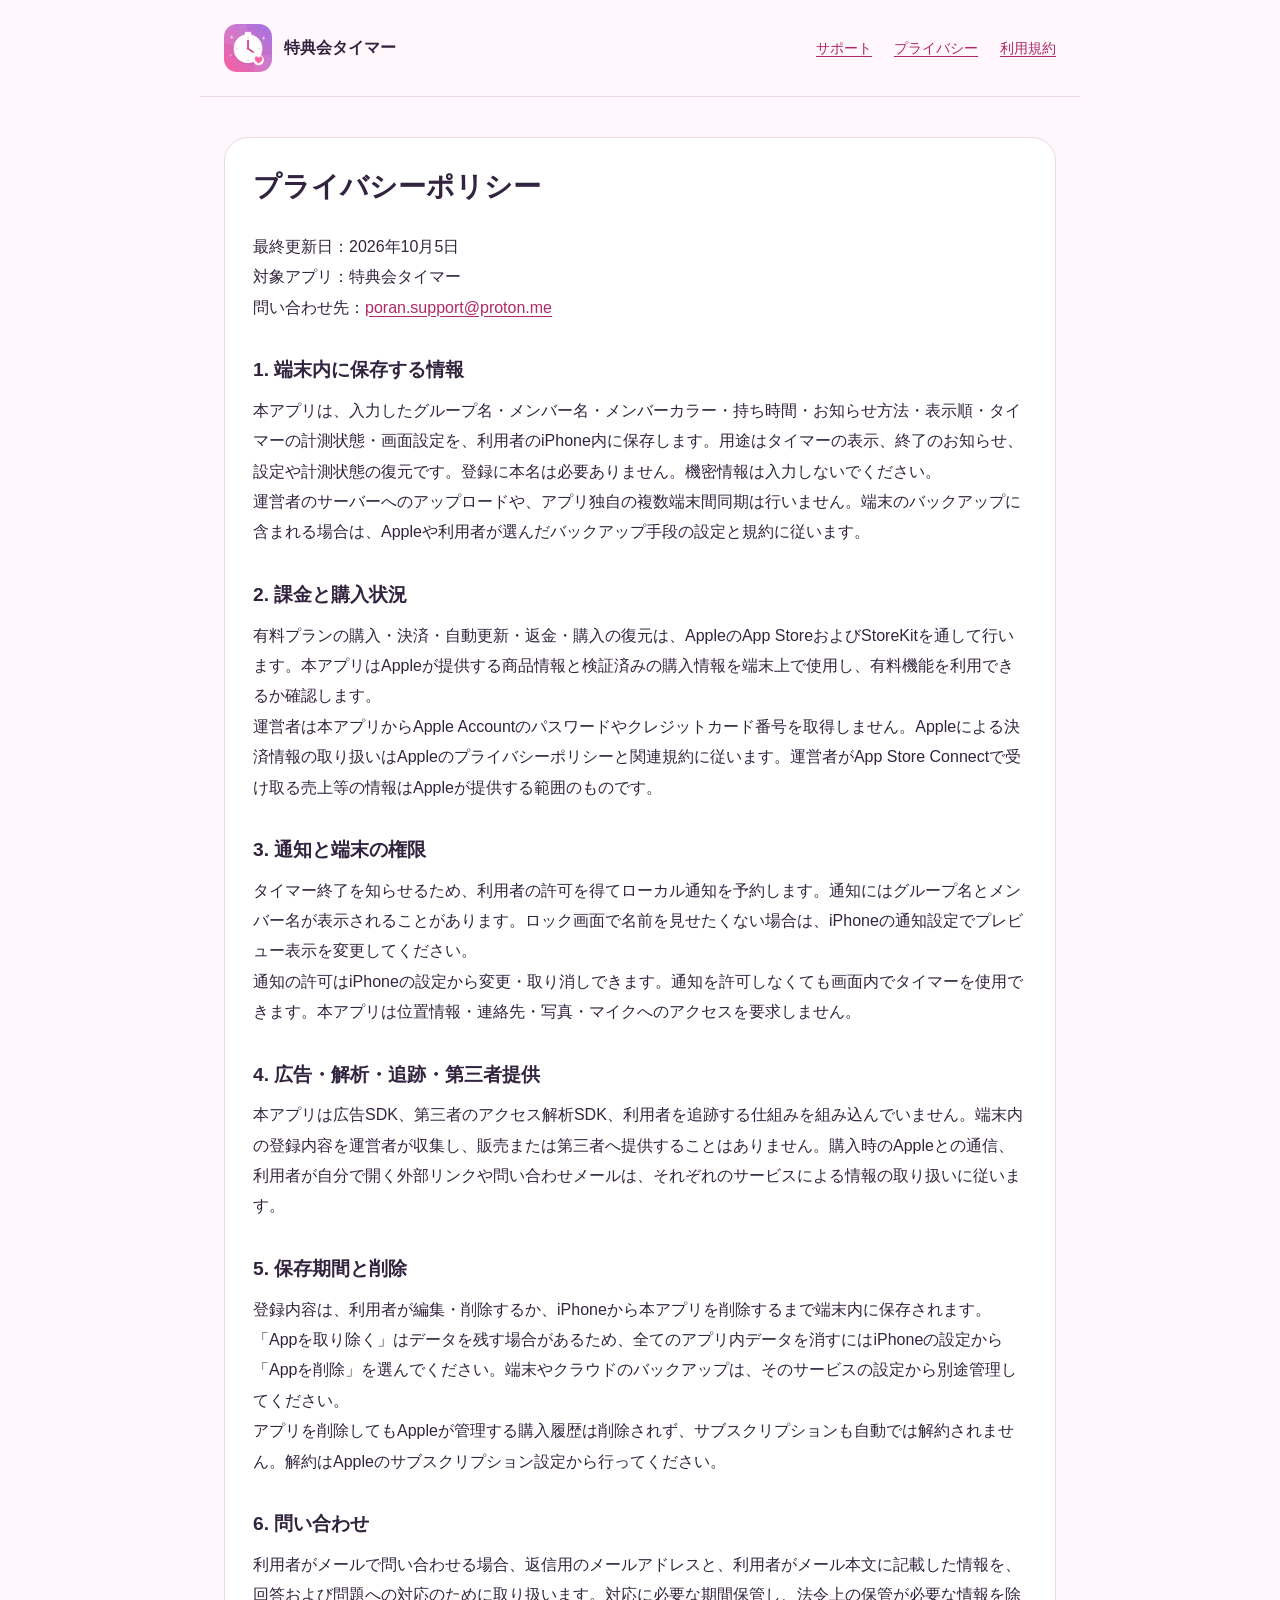
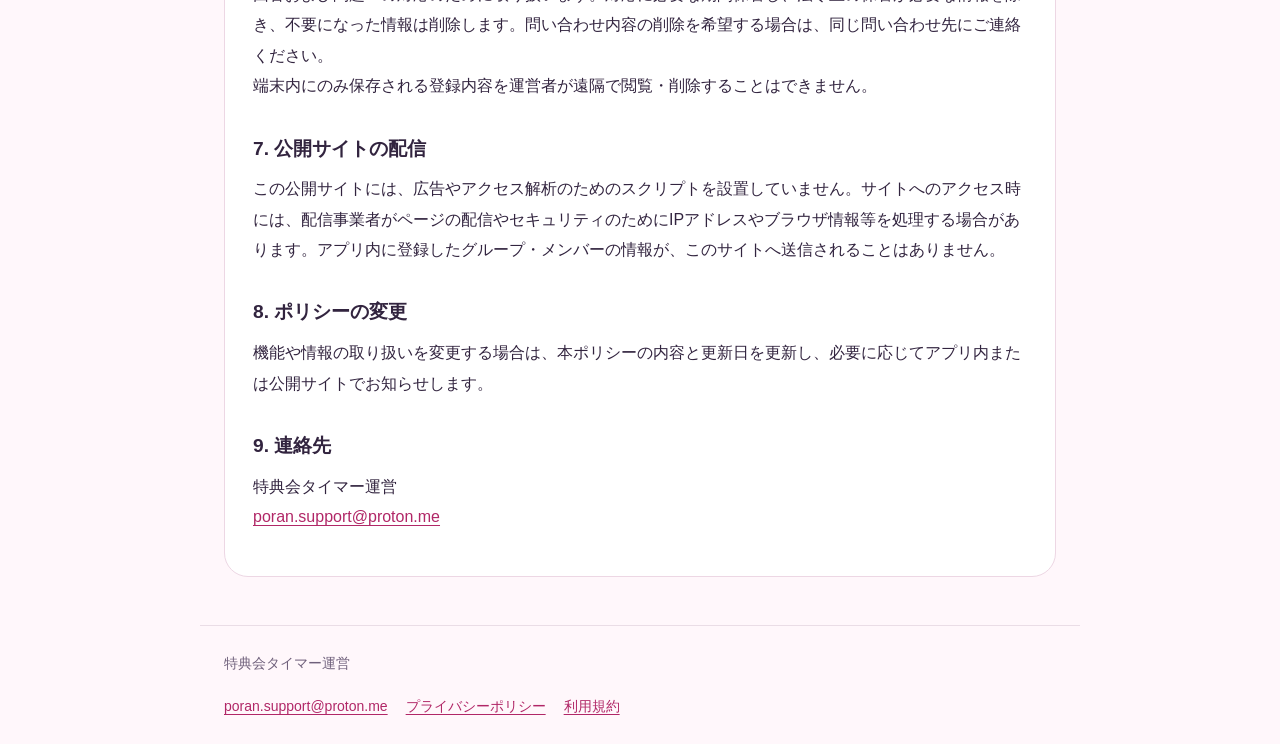
==== privacy.html @ a6ad297e "Add files via upload" ====
<!doctype html><html lang="ja"><head><meta charset="utf-8"><meta name="viewport" content="width=device-width,initial-scale=1"><title>プライバシーポリシー｜特典会タイマー</title><meta name="description" content="特典会タイマーのプライバシーポリシー。問い合わせ先 poran.support@proton.me。"><link rel="icon" href="app-icon.png" type="image/png"><link rel="stylesheet" href="styles.css"></head><body><header><a class="brand" href="index.html"><img src="app-icon.png" alt="" width="48" height="48"><span>特典会タイマー</span></a><nav aria-label="サイト内のページ"><a href="index.html">サポート</a><a href="privacy.html" aria-current="page">プライバシー</a><a href="terms.html">利用規約</a></nav></header><main id="main"><article class="legal-copy"><h1>プライバシーポリシー</h1><p>最終更新日：2026年10月5日<br>対象アプリ：特典会タイマー<br>問い合わせ先：<a href="mailto:poran.support@proton.me">poran.support@proton.me</a></p><h2>1. 端末内に保存する情報</h2><p>本アプリは、入力したグループ名・メンバー名・メンバーカラー・持ち時間・お知らせ方法・表示順・タイマーの計測状態・画面設定を、利用者のiPhone内に保存します。用途はタイマーの表示、終了のお知らせ、設定や計測状態の復元です。登録に本名は必要ありません。機密情報は入力しないでください。<br>運営者のサーバーへのアップロードや、アプリ独自の複数端末間同期は行いません。端末のバックアップに含まれる場合は、Appleや利用者が選んだバックアップ手段の設定と規約に従います。</p><h2>2. 課金と購入状況</h2><p>有料プランの購入・決済・自動更新・返金・購入の復元は、AppleのApp StoreおよびStoreKitを通して行います。本アプリはAppleが提供する商品情報と検証済みの購入情報を端末上で使用し、有料機能を利用できるか確認します。<br>運営者は本アプリからApple Accountのパスワードやクレジットカード番号を取得しません。Appleによる決済情報の取り扱いはAppleのプライバシーポリシーと関連規約に従います。運営者がApp Store Connectで受け取る売上等の情報はAppleが提供する範囲のものです。</p><h2>3. 通知と端末の権限</h2><p>タイマー終了を知らせるため、利用者の許可を得てローカル通知を予約します。通知にはグループ名とメンバー名が表示されることがあります。ロック画面で名前を見せたくない場合は、iPhoneの通知設定でプレビュー表示を変更してください。<br>通知の許可はiPhoneの設定から変更・取り消しできます。通知を許可しなくても画面内でタイマーを使用できます。本アプリは位置情報・連絡先・写真・マイクへのアクセスを要求しません。</p><h2>4. 広告・解析・追跡・第三者提供</h2><p>本アプリは広告SDK、第三者のアクセス解析SDK、利用者を追跡する仕組みを組み込んでいません。端末内の登録内容を運営者が収集し、販売または第三者へ提供することはありません。購入時のAppleとの通信、利用者が自分で開く外部リンクや問い合わせメールは、それぞれのサービスによる情報の取り扱いに従います。</p><h2>5. 保存期間と削除</h2><p>登録内容は、利用者が編集・削除するか、iPhoneから本アプリを削除するまで端末内に保存されます。「Appを取り除く」はデータを残す場合があるため、全てのアプリ内データを消すにはiPhoneの設定から「Appを削除」を選んでください。端末やクラウドのバックアップは、そのサービスの設定から別途管理してください。<br>アプリを削除してもAppleが管理する購入履歴は削除されず、サブスクリプションも自動では解約されません。解約はAppleのサブスクリプション設定から行ってください。</p><h2>6. 問い合わせ</h2><p>利用者がメールで問い合わせる場合、返信用のメールアドレスと、利用者がメール本文に記載した情報を、回答および問題への対応のために取り扱います。対応に必要な期間保管し、法令上の保管が必要な情報を除き、不要になった情報は削除します。問い合わせ内容の削除を希望する場合は、同じ問い合わせ先にご連絡ください。<br>端末内にのみ保存される登録内容を運営者が遠隔で閲覧・削除することはできません。</p><h2>7. 公開サイトの配信</h2><p>この公開サイトには、広告やアクセス解析のためのスクリプトを設置していません。サイトへのアクセス時には、配信事業者がページの配信やセキュリティのためにIPアドレスやブラウザ情報等を処理する場合があります。アプリ内に登録したグループ・メンバーの情報が、このサイトへ送信されることはありません。</p><h2>8. ポリシーの変更</h2><p>機能や情報の取り扱いを変更する場合は、本ポリシーの内容と更新日を更新し、必要に応じてアプリ内または公開サイトでお知らせします。</p><h2>9. 連絡先</h2><p>特典会タイマー運営<br><a href="mailto:poran.support@proton.me">poran.support@proton.me</a></p></article></main><footer><p>特典会タイマー運営</p><a href="mailto:poran.support@proton.me">poran.support@proton.me</a><a href="privacy.html">プライバシーポリシー</a><a href="terms.html">利用規約</a></footer></body></html>
---- styles.css ----
*{box-sizing:border-box}html{color-scheme:light}body{margin:0;background:#fff7fb;color:#32243f;font:1rem/1.9 -apple-system,BlinkMacSystemFont,"Hiragino Kaku Gothic ProN","Yu Gothic",sans-serif}a{color:#b12767;text-underline-offset:.2em}a:focus-visible{outline:3px solid #8d55c5;outline-offset:4px;border-radius:4px}header,main,footer{max-width:880px;margin:auto;padding:24px}header{display:flex;gap:16px;align-items:center;flex-wrap:wrap;border-bottom:1px solid #eadde6}.brand{display:flex;gap:12px;align-items:center;font-weight:800;color:#32243f;text-decoration:none}.brand img{width:48px;height:48px;border-radius:13px}nav{display:flex;gap:22px;flex-wrap:wrap;margin-left:auto;font-size:.875rem}nav a{padding:8px 0}main{padding-top:40px;padding-bottom:48px}h1{font-size:1.75rem;line-height:1.5;margin:0 0 24px}h2{font-size:1.2rem;line-height:1.6;margin:32px 0 10px}p{margin:0 0 16px;overflow-wrap:anywhere}.meta{color:#6f607b;font-size:.875rem}.support-card{background:white;border:1px solid #edd7e4;border-radius:24px;padding:28px;margin:24px 0}.email{display:inline-flex;align-items:center;min-height:48px;background:#b12767;color:white;padding:8px 22px;text-decoration:none;border-radius:12px;font-weight:700}.legal-copy{background:white;border:1px solid #edd7e4;border-radius:24px;padding:28px}footer{border-top:1px solid #eadde6;color:#6f607b;font-size:.875rem}footer a{margin-right:18px}@media(max-width:560px){header,main,footer{padding:20px}header{gap:12px}nav{margin-left:0;gap:18px;width:100%}h1{font-size:1.5rem}.support-card,.legal-copy{padding:20px;border-radius:20px}}
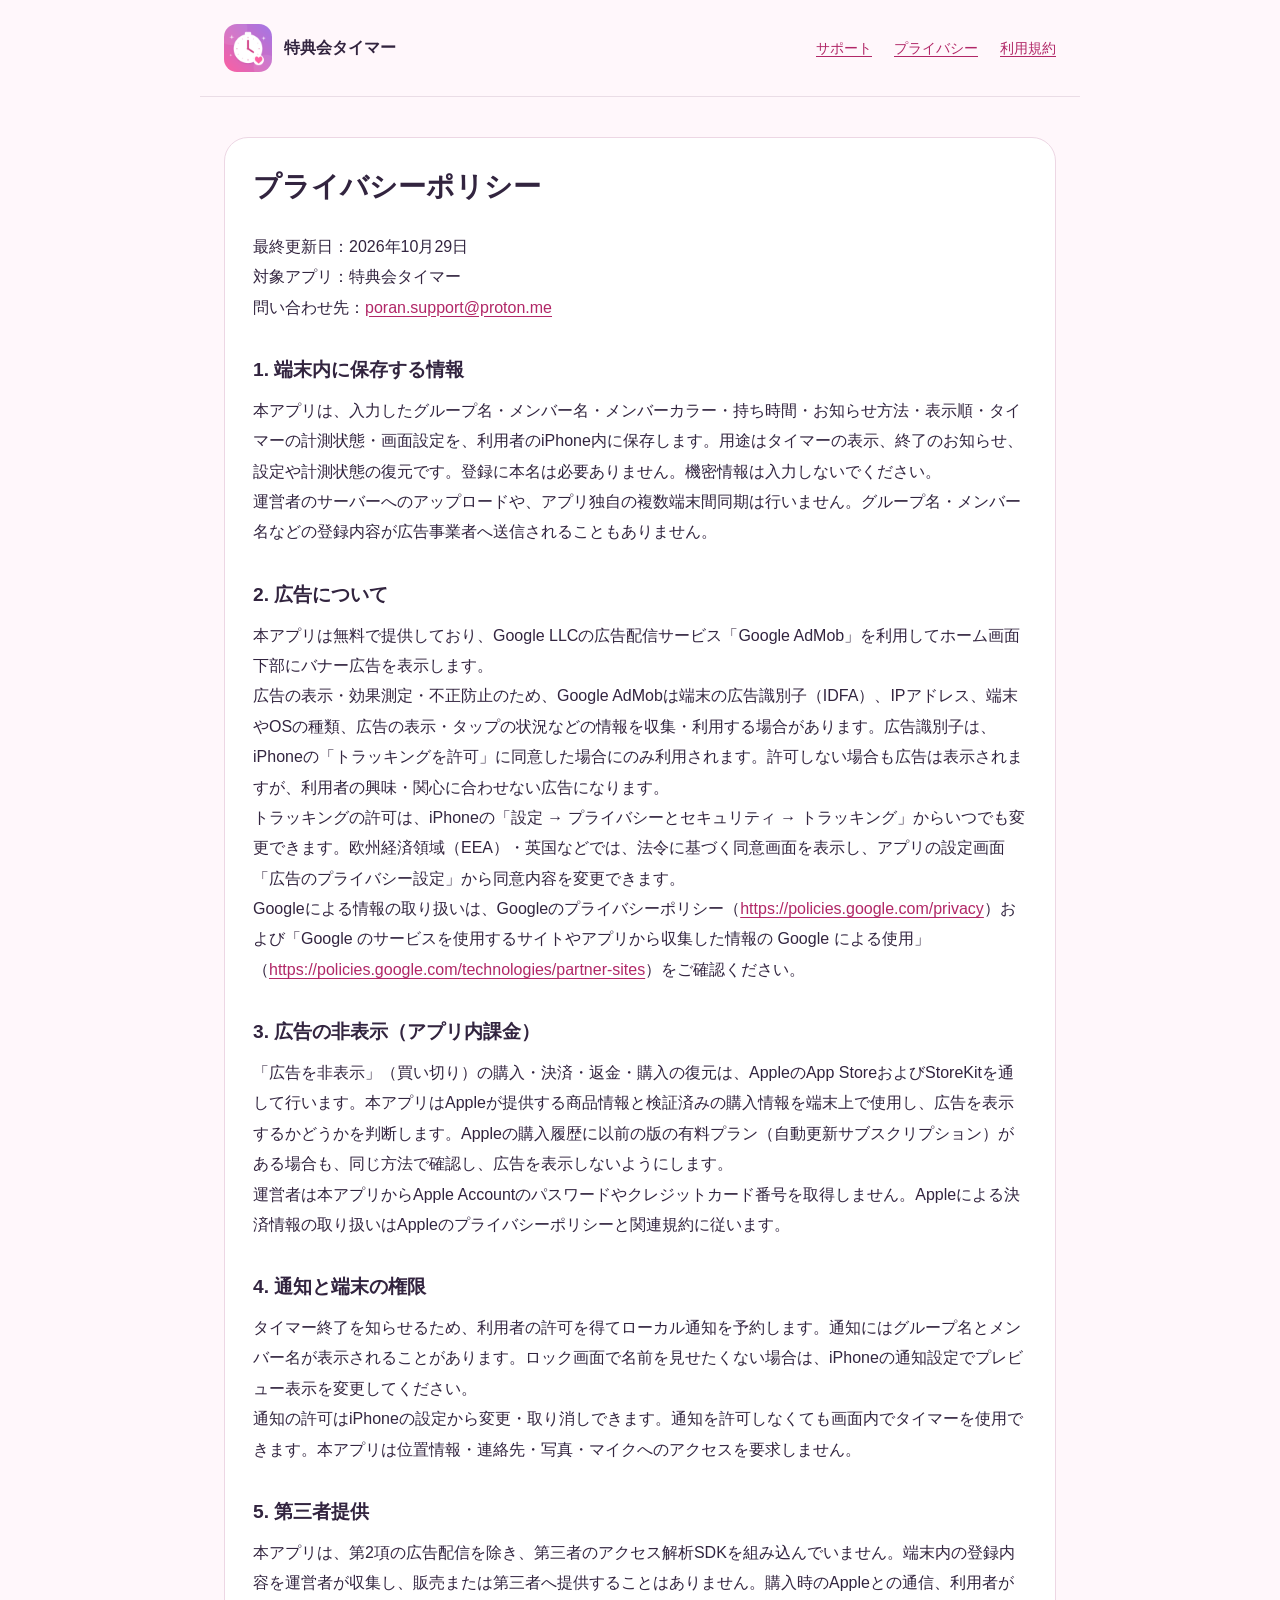
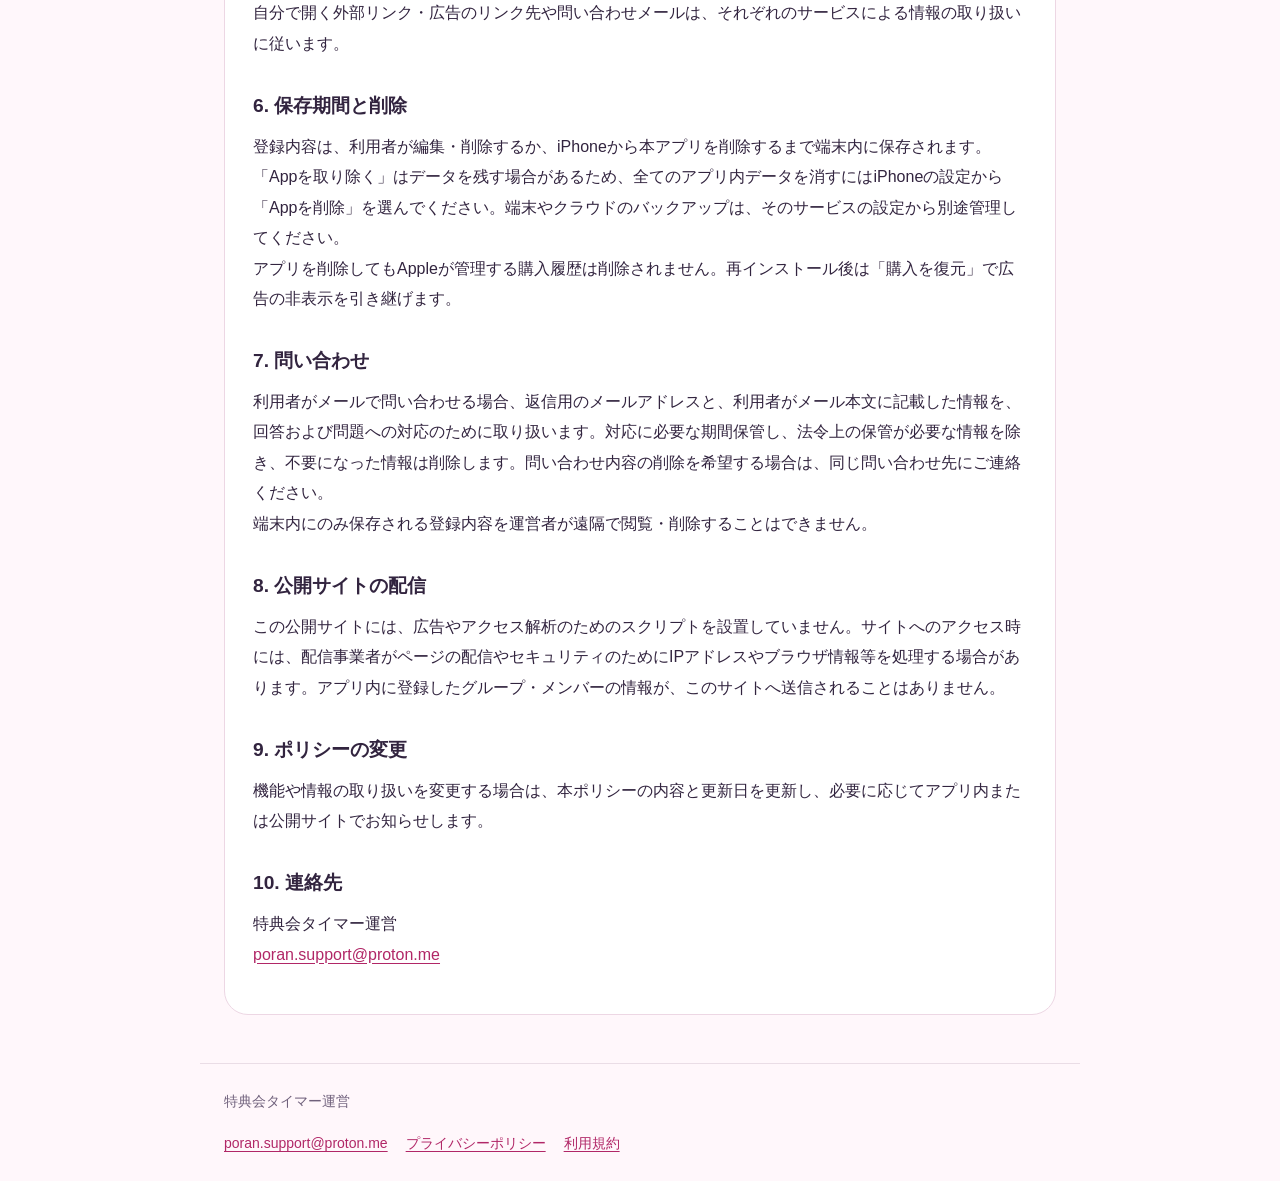
==== commit 16d772d3: "v2.0: 広告・買い切り・以前の有料プランの扱いを反映、app-ads.txtを追加" ====
--- a/privacy.html
+++ b/privacy.html
@@ -1 +1 @@
-<!doctype html><html lang="ja"><head><meta charset="utf-8"><meta name="viewport" content="width=device-width,initial-scale=1"><title>プライバシーポリシー｜特典会タイマー</title><meta name="description" content="特典会タイマーのプライバシーポリシー。問い合わせ先 poran.support@proton.me。"><link rel="icon" href="app-icon.png" type="image/png"><link rel="stylesheet" href="styles.css"></head><body><header><a class="brand" href="index.html"><img src="app-icon.png" alt="" width="48" height="48"><span>特典会タイマー</span></a><nav aria-label="サイト内のページ"><a href="index.html">サポート</a><a href="privacy.html" aria-current="page">プライバシー</a><a href="terms.html">利用規約</a></nav></header><main id="main"><article class="legal-copy"><h1>プライバシーポリシー</h1><p>最終更新日：2026年10月5日<br>対象アプリ：特典会タイマー<br>問い合わせ先：<a href="mailto:poran.support@proton.me">poran.support@proton.me</a></p><h2>1. 端末内に保存する情報</h2><p>本アプリは、入力したグループ名・メンバー名・メンバーカラー・持ち時間・お知らせ方法・表示順・タイマーの計測状態・画面設定を、利用者のiPhone内に保存します。用途はタイマーの表示、終了のお知らせ、設定や計測状態の復元です。登録に本名は必要ありません。機密情報は入力しないでください。<br>運営者のサーバーへのアップロードや、アプリ独自の複数端末間同期は行いません。端末のバックアップに含まれる場合は、Appleや利用者が選んだバックアップ手段の設定と規約に従います。</p><h2>2. 課金と購入状況</h2><p>有料プランの購入・決済・自動更新・返金・購入の復元は、AppleのApp StoreおよびStoreKitを通して行います。本アプリはAppleが提供する商品情報と検証済みの購入情報を端末上で使用し、有料機能を利用できるか確認します。<br>運営者は本アプリからApple Accountのパスワードやクレジットカード番号を取得しません。Appleによる決済情報の取り扱いはAppleのプライバシーポリシーと関連規約に従います。運営者がApp Store Connectで受け取る売上等の情報はAppleが提供する範囲のものです。</p><h2>3. 通知と端末の権限</h2><p>タイマー終了を知らせるため、利用者の許可を得てローカル通知を予約します。通知にはグループ名とメンバー名が表示されることがあります。ロック画面で名前を見せたくない場合は、iPhoneの通知設定でプレビュー表示を変更してください。<br>通知の許可はiPhoneの設定から変更・取り消しできます。通知を許可しなくても画面内でタイマーを使用できます。本アプリは位置情報・連絡先・写真・マイクへのアクセスを要求しません。</p><h2>4. 広告・解析・追跡・第三者提供</h2><p>本アプリは広告SDK、第三者のアクセス解析SDK、利用者を追跡する仕組みを組み込んでいません。端末内の登録内容を運営者が収集し、販売または第三者へ提供することはありません。購入時のAppleとの通信、利用者が自分で開く外部リンクや問い合わせメールは、それぞれのサービスによる情報の取り扱いに従います。</p><h2>5. 保存期間と削除</h2><p>登録内容は、利用者が編集・削除するか、iPhoneから本アプリを削除するまで端末内に保存されます。「Appを取り除く」はデータを残す場合があるため、全てのアプリ内データを消すにはiPhoneの設定から「Appを削除」を選んでください。端末やクラウドのバックアップは、そのサービスの設定から別途管理してください。<br>アプリを削除してもAppleが管理する購入履歴は削除されず、サブスクリプションも自動では解約されません。解約はAppleのサブスクリプション設定から行ってください。</p><h2>6. 問い合わせ</h2><p>利用者がメールで問い合わせる場合、返信用のメールアドレスと、利用者がメール本文に記載した情報を、回答および問題への対応のために取り扱います。対応に必要な期間保管し、法令上の保管が必要な情報を除き、不要になった情報は削除します。問い合わせ内容の削除を希望する場合は、同じ問い合わせ先にご連絡ください。<br>端末内にのみ保存される登録内容を運営者が遠隔で閲覧・削除することはできません。</p><h2>7. 公開サイトの配信</h2><p>この公開サイトには、広告やアクセス解析のためのスクリプトを設置していません。サイトへのアクセス時には、配信事業者がページの配信やセキュリティのためにIPアドレスやブラウザ情報等を処理する場合があります。アプリ内に登録したグループ・メンバーの情報が、このサイトへ送信されることはありません。</p><h2>8. ポリシーの変更</h2><p>機能や情報の取り扱いを変更する場合は、本ポリシーの内容と更新日を更新し、必要に応じてアプリ内または公開サイトでお知らせします。</p><h2>9. 連絡先</h2><p>特典会タイマー運営<br><a href="mailto:poran.support@proton.me">poran.support@proton.me</a></p></article></main><footer><p>特典会タイマー運営</p><a href="mailto:poran.support@proton.me">poran.support@proton.me</a><a href="privacy.html">プライバシーポリシー</a><a href="terms.html">利用規約</a></footer></body></html>+<!doctype html><html lang="ja"><head><meta charset="utf-8"><meta name="viewport" content="width=device-width,initial-scale=1"><title>プライバシーポリシー｜特典会タイマー</title><meta name="description" content="特典会タイマーのプライバシーポリシー。問い合わせ先 poran.support@proton.me。"><link rel="icon" href="app-icon.png" type="image/png"><link rel="stylesheet" href="styles.css"></head><body><header><a class="brand" href="index.html"><img src="app-icon.png" alt="" width="48" height="48"><span>特典会タイマー</span></a><nav aria-label="サイト内のページ"><a href="index.html">サポート</a><a href="privacy.html" aria-current="page">プライバシー</a><a href="terms.html">利用規約</a></nav></header><main id="main"><article class="legal-copy"><h1>プライバシーポリシー</h1><p>最終更新日：2026年10月29日<br>対象アプリ：特典会タイマー<br>問い合わせ先：<a href="mailto:poran.support@proton.me">poran.support@proton.me</a></p><h2>1. 端末内に保存する情報</h2><p>本アプリは、入力したグループ名・メンバー名・メンバーカラー・持ち時間・お知らせ方法・表示順・タイマーの計測状態・画面設定を、利用者のiPhone内に保存します。用途はタイマーの表示、終了のお知らせ、設定や計測状態の復元です。登録に本名は必要ありません。機密情報は入力しないでください。<br>運営者のサーバーへのアップロードや、アプリ独自の複数端末間同期は行いません。グループ名・メンバー名などの登録内容が広告事業者へ送信されることもありません。</p><h2>2. 広告について</h2><p>本アプリは無料で提供しており、Google LLCの広告配信サービス「Google AdMob」を利用してホーム画面下部にバナー広告を表示します。<br>広告の表示・効果測定・不正防止のため、Google AdMobは端末の広告識別子（IDFA）、IPアドレス、端末やOSの種類、広告の表示・タップの状況などの情報を収集・利用する場合があります。広告識別子は、iPhoneの「トラッキングを許可」に同意した場合にのみ利用されます。許可しない場合も広告は表示されますが、利用者の興味・関心に合わせない広告になります。<br>トラッキングの許可は、iPhoneの「設定 → プライバシーとセキュリティ → トラッキング」からいつでも変更できます。欧州経済領域（EEA）・英国などでは、法令に基づく同意画面を表示し、アプリの設定画面「広告のプライバシー設定」から同意内容を変更できます。<br>Googleによる情報の取り扱いは、Googleのプライバシーポリシー（<a href="https://policies.google.com/privacy">https://policies.google.com/privacy</a>）および「Google のサービスを使用するサイトやアプリから収集した情報の Google による使用」（<a href="https://policies.google.com/technologies/partner-sites">https://policies.google.com/technologies/partner-sites</a>）をご確認ください。</p><h2>3. 広告の非表示（アプリ内課金）</h2><p>「広告を非表示」（買い切り）の購入・決済・返金・購入の復元は、AppleのApp StoreおよびStoreKitを通して行います。本アプリはAppleが提供する商品情報と検証済みの購入情報を端末上で使用し、広告を表示するかどうかを判断します。Appleの購入履歴に以前の版の有料プラン（自動更新サブスクリプション）がある場合も、同じ方法で確認し、広告を表示しないようにします。<br>運営者は本アプリからApple Accountのパスワードやクレジットカード番号を取得しません。Appleによる決済情報の取り扱いはAppleのプライバシーポリシーと関連規約に従います。</p><h2>4. 通知と端末の権限</h2><p>タイマー終了を知らせるため、利用者の許可を得てローカル通知を予約します。通知にはグループ名とメンバー名が表示されることがあります。ロック画面で名前を見せたくない場合は、iPhoneの通知設定でプレビュー表示を変更してください。<br>通知の許可はiPhoneの設定から変更・取り消しできます。通知を許可しなくても画面内でタイマーを使用できます。本アプリは位置情報・連絡先・写真・マイクへのアクセスを要求しません。</p><h2>5. 第三者提供</h2><p>本アプリは、第2項の広告配信を除き、第三者のアクセス解析SDKを組み込んでいません。端末内の登録内容を運営者が収集し、販売または第三者へ提供することはありません。購入時のAppleとの通信、利用者が自分で開く外部リンク・広告のリンク先や問い合わせメールは、それぞれのサービスによる情報の取り扱いに従います。</p><h2>6. 保存期間と削除</h2><p>登録内容は、利用者が編集・削除するか、iPhoneから本アプリを削除するまで端末内に保存されます。「Appを取り除く」はデータを残す場合があるため、全てのアプリ内データを消すにはiPhoneの設定から「Appを削除」を選んでください。端末やクラウドのバックアップは、そのサービスの設定から別途管理してください。<br>アプリを削除してもAppleが管理する購入履歴は削除されません。再インストール後は「購入を復元」で広告の非表示を引き継げます。</p><h2>7. 問い合わせ</h2><p>利用者がメールで問い合わせる場合、返信用のメールアドレスと、利用者がメール本文に記載した情報を、回答および問題への対応のために取り扱います。対応に必要な期間保管し、法令上の保管が必要な情報を除き、不要になった情報は削除します。問い合わせ内容の削除を希望する場合は、同じ問い合わせ先にご連絡ください。<br>端末内にのみ保存される登録内容を運営者が遠隔で閲覧・削除することはできません。</p><h2>8. 公開サイトの配信</h2><p>この公開サイトには、広告やアクセス解析のためのスクリプトを設置していません。サイトへのアクセス時には、配信事業者がページの配信やセキュリティのためにIPアドレスやブラウザ情報等を処理する場合があります。アプリ内に登録したグループ・メンバーの情報が、このサイトへ送信されることはありません。</p><h2>9. ポリシーの変更</h2><p>機能や情報の取り扱いを変更する場合は、本ポリシーの内容と更新日を更新し、必要に応じてアプリ内または公開サイトでお知らせします。</p><h2>10. 連絡先</h2><p>特典会タイマー運営<br><a href="mailto:poran.support@proton.me">poran.support@proton.me</a></p></article></main><footer><p>特典会タイマー運営</p><a href="mailto:poran.support@proton.me">poran.support@proton.me</a><a href="privacy.html">プライバシーポリシー</a><a href="terms.html">利用規約</a></footer></body></html>
